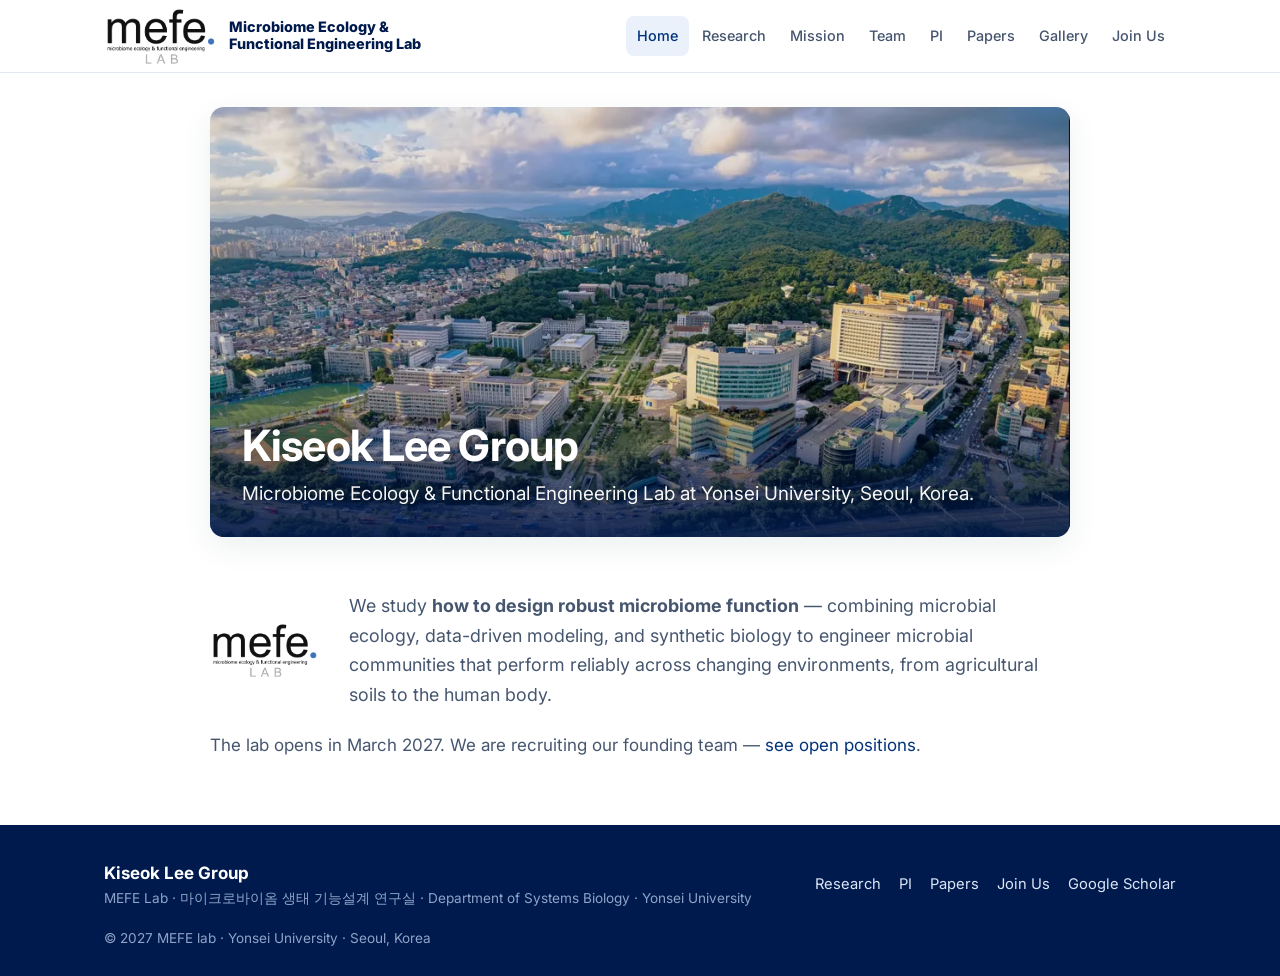
==== index.html @ 082e6402 "Add files via upload" ====
<!DOCTYPE html>
<html lang="en">
<head>
  <meta charset="UTF-8" />
  <meta name="viewport" content="width=device-width, initial-scale=1.0" />
  <title>Microbiome Ecology &amp; Functional Engineering Lab — Yonsei University</title>
  <meta name="description" content="Microbiome Ecology & Functional Engineering Lab at Yonsei University, Department of Systems Biology (PI: Kiseok Lee)." />
  <link rel="preconnect" href="https://fonts.googleapis.com" />
  <link rel="preconnect" href="https://fonts.gstatic.com" crossorigin />
  <link href="https://fonts.googleapis.com/css2?family=Inter:wght@400;500;600;700;800&display=swap" rel="stylesheet" />
  <link rel="stylesheet" href="assets/styles.css" />
</head>
<body>

  <header class="site-header">
    <div class="container nav">
      <div class="brand">
        <a href="index.html" style="display:flex;align-items:center;gap:12px;text-decoration:none;">
          <img src="assets/MEFE_logo_260628ver2-01.png" alt="Microbiome Ecology & Functional Engineering Lab" class="logo-img" onerror="this.replaceWith(Object.assign(document.createElement('span'),{className:'logo',textContent:'MEFE'}))" />
          <span class="brand-name" style="color:var(--teal-900);font-weight:800;font-size:0.9rem;line-height:1.15;max-width:230px;">Microbiome Ecology &amp; Functional Engineering Lab</span>
        </a>
      </div>
      <nav class="nav-links">
        <a href="index.html" class="active">Home</a>
        <a href="research.html">Research</a>
        <a href="mission.html">Mission</a>
        <a href="team.html">Team</a>
        <a href="pi.html">PI</a>
        <a href="papers.html">Papers</a>
        <a href="gallery.html">Gallery</a>
        <a href="join.html">Join Us</a>
      </nav>
      <button class="nav-toggle" aria-label="Menu"><span></span><span></span><span></span></button>
    </div>
  </header>

  <!-- Hero: campus image with title overlaid inside (Jin-style) -->
  <section class="home-hero">
    <div class="container">
      <div class="home-wrap">
        <figure class="hero-figure">
          <img src="assets/hero.jpg" alt="Yonsei University campus"
               onerror="this.onerror=null;this.src='https://www.yonsei.ac.kr/sites/en_sc/images/sub/img-s-cam1.jpg';" />
          <figcaption class="caption">
            <h1>Kiseok Lee Group</h1>
            <p>Microbiome Ecology &amp; Functional Engineering Lab at Yonsei University, Seoul, Korea.</p>
          </figcaption>
        </figure>
      </div>
    </div>
  </section>

  <!-- Intro: logo (left) + text (right) -->
  <section>
    <div class="container">
      <div class="home-wrap">
        <div class="intro-row">
          <img class="home-logo" src="assets/MEFE_logo_260628ver2-01.png" alt="MEFE lab logo"
               onerror="this.style.display='none';" />
          <div class="intro-text">
            <p class="lead-text" style="margin-bottom:0;">
              We study <strong>how to design robust microbiome function</strong> — combining microbial
              ecology, data-driven modeling, and synthetic biology to engineer microbial communities that
              perform reliably across changing environments, from agricultural soils to the human body.
            </p>
          </div>
        </div>
        <p style="color:var(--slate);margin-top:22px;">
          The lab opens in March 2027. We are recruiting our founding team —
          <a href="join.html">see open positions</a>.
        </p>
      </div>
    </div>
  </section>

  <footer class="site-footer">
    <div class="container footer-inner">
      <div>
        <div class="f-name">Kiseok Lee Group</div>
        <div class="f-sub">MEFE Lab · 마이크로바이옴 생태 기능설계 연구실 · Department of Systems Biology · Yonsei University</div>
      </div>
      <nav class="footer-links">
        <a href="research.html">Research</a>
        <a href="pi.html">PI</a>
        <a href="papers.html">Papers</a>
        <a href="join.html">Join Us</a>
        <a href="https://scholar.google.com/citations?user=UcMtC88AAAAJ&amp;hl=en" target="_blank" rel="noopener">Google Scholar</a>
      </nav>
    </div>
    <div class="container" style="margin-top:18px;color:#8fa3c8;font-size:0.85rem;">© 2027 MEFE lab · Yonsei University · Seoul, Korea</div>
  </footer>

  <script src="assets/nav.js"></script>
</body>
</html>
---- assets/styles.css ----
/* =========================================================
   MEFE Lab — Microbial Ecology & Functional Engineering
   Shared stylesheet
   ========================================================= */

:root {
  /* Yonsei University blue palette */
  --teal-900: #001a4d;  /* deep navy */
  --teal-700: #00337a;  /* Yonsei blue */
  --teal-500: #1d5ba6;  /* mid blue */
  --teal-300: #6e9fd4;  /* light blue */
  --teal-050: #eaf1fb;  /* pale blue tint */
  --amber:    #d98a1f;
  --ink:      #15243d;
  --slate:    #46566f;
  --muted:    #7a89a0;
  --line:     #e3e9f2;
  --bg:       #ffffff;
  --bg-soft:  #f5f8fd;
  --max:      1120px;
  --radius:   14px;
  --shadow:   0 10px 30px rgba(10, 61, 58, 0.08);
  --font: "Inter", -apple-system, BlinkMacSystemFont, "Segoe UI", Roboto, "Helvetica Neue", Arial, sans-serif;
}

* { box-sizing: border-box; }

html { scroll-behavior: smooth; }

body {
  margin: 0;
  font-family: var(--font);
  color: var(--ink);
  background: var(--bg);
  line-height: 1.65;
  font-size: 17px;
  -webkit-font-smoothing: antialiased;
}

h1, h2, h3, h4 { color: var(--teal-900); line-height: 1.2; font-weight: 700; }
h1 { font-size: clamp(2rem, 4vw, 3rem); letter-spacing: -0.02em; }
h2 { font-size: clamp(1.5rem, 2.6vw, 2.1rem); letter-spacing: -0.01em; margin-top: 0; }
h3 { font-size: 1.2rem; }

a { color: var(--teal-700); text-decoration: none; }
a:hover { color: var(--teal-500); text-decoration: underline; }

p { margin: 0 0 1.1rem; }

.container { max-width: var(--max); margin: 0 auto; padding: 0 24px; }

/* ---------- Header / Nav ---------- */
.site-header {
  position: sticky; top: 0; z-index: 50;
  background: rgba(255,255,255,0.92);
  backdrop-filter: saturate(150%) blur(8px);
  border-bottom: 1px solid var(--line);
}
.nav {
  display: flex; align-items: center; justify-content: space-between;
  height: 72px;
}
.brand { display: flex; align-items: center; gap: 12px; }
.brand a { text-decoration: none; }
.brand .logo {
  width: 42px; height: 42px; border-radius: 10px; flex: none;
  background: linear-gradient(135deg, var(--teal-700), var(--teal-300));
  display: grid; place-items: center; color: #fff; font-weight: 800; font-size: 1rem;
  letter-spacing: 0.5px;
}
.brand .logo-img { height: 60px; width: auto; max-width: 210px; border-radius: 8px; object-fit: contain; flex: none; display: block; }
.brand .brand-text { line-height: 1.15; }
.brand .brand-name { font-weight: 800; color: var(--teal-900); font-size: 1.02rem; }
.brand .brand-sub { font-size: 0.74rem; color: var(--muted); letter-spacing: 0.02em; }

.nav-links { display: flex; gap: 2px; align-items: center; }
.nav-links a {
  padding: 8px 11px; border-radius: 8px; color: var(--slate);
  font-weight: 500; font-size: 0.9rem; text-decoration: none; white-space: nowrap;
}
.nav-links a:hover { background: var(--teal-050); color: var(--teal-700); }
.nav-links a.active { color: var(--teal-700); background: var(--teal-050); }

.nav-toggle { display: none; background: none; border: 0; cursor: pointer; padding: 8px; }
.nav-toggle span { display: block; width: 24px; height: 2px; background: var(--teal-900); margin: 5px 0; transition: 0.2s; }

/* ---------- Hero ---------- */
.hero {
  position: relative; overflow: hidden;
  background:
    radial-gradient(900px 500px at 85% -10%, rgba(110,159,212,0.30), transparent 60%),
    radial-gradient(700px 500px at 0% 110%, rgba(0,51,122,0.12), transparent 55%),
    var(--bg-soft);
  border-bottom: 1px solid var(--line);
}
.hero .container { padding-top: 90px; padding-bottom: 90px; }
.hero .eyebrow {
  display: inline-block; font-size: 0.8rem; font-weight: 600; letter-spacing: 0.08em;
  text-transform: uppercase; color: var(--teal-500); margin-bottom: 18px;
}
.hero h1 { max-width: 18ch; }
.hero .lead { font-size: 1.2rem; color: var(--slate); max-width: 60ch; margin-top: 18px; }
.hero .lead em { color: var(--teal-700); font-style: italic; }

/* decorative cells */
.cells { position: absolute; inset: 0; pointer-events: none; opacity: 0.5; }
.cells span {
  position: absolute; border-radius: 50%;
  border: 1.5px solid var(--teal-300);
}
.cells span::after {
  content:""; position:absolute; inset: 28%; border-radius:50%;
  background: var(--teal-300); opacity: 0.35;
}

/* ---------- Home hero (title overlaid inside the image, Jin-style) ---------- */
.home-hero { padding: 34px 0 6px; background: var(--bg); }
.home-wrap { max-width: 860px; margin: 0 auto; }   /* shared column so hero + text align */
.hero-figure { position: relative; border-radius: var(--radius); overflow: hidden; box-shadow: var(--shadow); margin: 0; }
.hero-figure img { width: 100%; height: clamp(280px, 40vw, 430px); object-fit: cover; display: block; }
.hero-figure .caption {
  position: absolute; left: 0; right: 0; bottom: 0; padding: 28px 32px; text-align: left;
  background: linear-gradient(to top, rgba(0,26,77,0.88), rgba(0,26,77,0.32) 58%, transparent);
  color: #fff;
}
.hero-figure .caption h1 { color: #fff; font-size: clamp(1.7rem, 3.6vw, 2.7rem); margin: 0 0 6px; letter-spacing: -0.02em; text-shadow: 0 2px 14px rgba(0,0,0,0.4); }
.hero-figure .caption p { color: rgba(255,255,255,0.96); font-size: clamp(0.98rem, 1.6vw, 1.18rem); margin: 0; text-shadow: 0 1px 8px rgba(0,0,0,0.45); }
.home-logo { height: 58px; width: auto; display: block; margin: 22px 0 0; }

/* ---------- Compact page header (inner pages) ---------- */
.page-head { padding: 52px 0 18px; }
.page-head h1 { margin: 0 0 8px; }
.page-head .sub { margin: 0; color: var(--slate); font-size: 1.08rem; max-width: 64ch; }

/* ---------- Sections ---------- */
section { padding: 48px 0; }
.section-soft { background: var(--bg); }   /* single white background, no alternating tint */
.section-head { max-width: 70ch; margin-bottom: 24px; }
.section-head .eyebrow {
  display:block; font-size: 0.8rem; font-weight: 700; letter-spacing: 0.08em;
  text-transform: uppercase; color: var(--teal-500); margin-bottom: 10px;
}
.lead-text { font-size: 1.12rem; color: var(--slate); }

/* ---------- Buttons ---------- */
.btn {
  display: inline-block; padding: 12px 22px; border-radius: 10px;
  font-weight: 600; font-size: 0.98rem; text-decoration: none; cursor: pointer;
  transition: transform 0.12s ease, box-shadow 0.2s ease;
}
.btn-primary { background: var(--teal-700); color: #fff; }
.btn-primary:hover { background: var(--teal-900); color:#fff; text-decoration: none; transform: translateY(-1px); box-shadow: var(--shadow); }
.btn-ghost { border: 1.5px solid var(--teal-300); color: var(--teal-700); background: transparent; }
.btn-ghost:hover { background: var(--teal-050); text-decoration:none; }
.btn-row { display: flex; gap: 14px; flex-wrap: wrap; margin-top: 28px; }

/* ---------- Cards / grids ---------- */
.grid { display: grid; gap: 24px; }
.grid-3 { grid-template-columns: repeat(3, 1fr); }
.grid-2 { grid-template-columns: repeat(2, 1fr); }

.card {
  background: var(--bg); border: 1px solid var(--line); border-radius: var(--radius);
  padding: 28px; transition: transform 0.15s ease, box-shadow 0.2s ease;
}
.card:hover { transform: translateY(-3px); box-shadow: var(--shadow); }
.card .num {
  display: inline-grid; place-items: center; width: 38px; height: 38px; border-radius: 10px;
  background: var(--teal-050); color: var(--teal-700); font-weight: 800; margin-bottom: 14px;
}
.card h3 { margin: 0 0 8px; }
.card p { color: var(--slate); margin: 0; font-size: 0.98rem; }

/* approach steps */
.steps { counter-reset: step; }
.step {
  display: grid; grid-template-columns: 56px 1fr; gap: 20px; align-items: start;
  padding: 22px 0; border-bottom: 1px dashed var(--line);
}
.step:last-child { border-bottom: 0; }
.step .badge {
  width: 48px; height: 48px; border-radius: 12px; background: var(--teal-700); color:#fff;
  display:grid; place-items:center; font-weight:800; font-size:1.1rem;
}
.step h3 { margin: 4px 0 6px; }
.step p { margin: 0; color: var(--slate); }

/* feature split */
.split { display:grid; grid-template-columns: 1fr 1fr; gap: 48px; align-items:center; }
.split .visual {
  aspect-ratio: 4/3; border-radius: var(--radius); border:1px solid var(--line);
  background: linear-gradient(135deg, var(--teal-050), #fff);
  display:grid; place-items:center; overflow:hidden;
}

/* stats */
.stats { display:flex; gap: 40px; flex-wrap: wrap; margin-top: 10px; }
.stat .n { font-size: 2rem; font-weight: 800; color: var(--teal-700); }
.stat .l { font-size: 0.9rem; color: var(--muted); }

/* tags */
.tags { display:flex; flex-wrap:wrap; gap:8px; margin-top: 14px; }
.tag {
  font-size: 0.82rem; padding: 5px 12px; border-radius: 999px;
  background: var(--teal-050); color: var(--teal-700); font-weight: 500;
}

/* ---------- News list ---------- */
.news { display:grid; gap: 4px; }
.news-item {
  display:grid; grid-template-columns: 130px 1fr; gap: 18px;
  padding: 16px 0; border-bottom: 1px solid var(--line);
}
.news-item .date { color: var(--teal-500); font-weight: 600; font-size: 0.9rem; }
.news-item p { margin: 0; color: var(--slate); }

/* ---------- Publications ---------- */
.pub-filter { display:flex; gap:10px; flex-wrap:wrap; margin-bottom: 28px; }
.pub {
  padding: 22px 0; border-bottom: 1px solid var(--line);
  display:grid; grid-template-columns: 64px 1fr; gap: 20px;
}
.pub .year {
  font-weight: 800; color: var(--teal-700); font-size: 0.95rem;
}
.pub .title { font-weight: 600; color: var(--ink); }
.pub .authors { color: var(--slate); font-size: 0.95rem; margin: 4px 0; }
.pub .authors .me { color: var(--teal-700); font-weight: 700; }
.pub .venue { color: var(--muted); font-size: 0.92rem; font-style: italic; }
.pub .meta { display:flex; gap: 10px; flex-wrap:wrap; margin-top: 8px; }
.pub .chip {
  font-size: 0.78rem; padding: 3px 10px; border-radius: 6px;
  background: var(--bg-soft); border:1px solid var(--line); color: var(--slate);
}
.pub .chip.hot { background: #fff7ec; border-color:#f3dcb3; color: var(--amber); font-weight:600; }

/* ---------- People ---------- */
.profile { display:grid; grid-template-columns: 140px 1fr; gap: 40px; align-items:start; }
.avatar {
  width: 100%; aspect-ratio: 3 / 4; border-radius: 50%; overflow:hidden;
  object-fit: cover; object-position: center top;
  background: linear-gradient(135deg, var(--teal-500), var(--teal-300));
  display:grid; place-items:center; color:#fff; font-size: 3.4rem; font-weight: 800;
}
.role { color: var(--teal-500); font-weight:600; margin: 2px 0 16px; }
.cv-list { list-style:none; padding:0; margin: 0; }
.cv-list li { padding: 8px 0; border-bottom:1px solid var(--line); color: var(--slate); }
.cv-list li b { color: var(--ink); }

.open-roles { display:grid; gap: 18px; }
.role-card {
  border:1px solid var(--line); border-left: 4px solid var(--teal-500);
  border-radius: 10px; padding: 22px 26px;
}
.role-card h3 { margin: 0 0 6px; }
.role-card p { margin: 0; color: var(--slate); }

/* contact */
.contact-grid { display:grid; grid-template-columns: 1.2fr 1fr; gap: 48px; }
.info-row { display:flex; gap:14px; padding: 14px 0; border-bottom:1px solid var(--line); }
.info-row .k { width: 110px; color: var(--muted); font-size: 0.9rem; flex:none; }
.info-row .v { color: var(--ink); }
.map-box {
  border-radius: var(--radius); border:1px solid var(--line); overflow:hidden;
  background: var(--bg-soft); min-height: 280px; display:grid; place-items:center; color: var(--muted);
}

/* callout */
.callout {
  background: var(--teal-900); color: #dde8f7; border-radius: var(--radius);
  padding: 44px; position: relative; overflow:hidden;
}
.callout h2 { color: #fff; }
.callout p { color: #c6d6ee; }
.callout .btn-primary { background:#fff; color: var(--teal-900); }
.callout .btn-primary:hover { background: var(--teal-050); }

/* ---------- Slim footer ---------- */
.footer-inner {
  display: flex; justify-content: space-between; align-items: center; gap: 20px; flex-wrap: wrap;
}
.footer-inner .f-name { font-weight: 700; color: #fff; }
.footer-inner .f-sub { color: #8fa3c8; font-size: 0.85rem; }
.footer-links { display: flex; gap: 18px; flex-wrap: wrap; }
.footer-links a { color: #dbe6f7; font-size: 0.92rem; }

/* ---------- Footer (legacy grid, kept for any page still using it) ---------- */
.site-footer {
  background: var(--teal-900); color: #b9c8e2; padding: 34px 0 26px; margin-top: 0;
}
.site-footer a { color: #dbe6f7; }
.footer-grid { display:grid; grid-template-columns: 2fr 1fr 1fr; gap: 40px; }
.footer-brand .logo {
  width: 40px; height:40px; border-radius:10px; display:grid; place-items:center;
  background: linear-gradient(135deg, var(--teal-500), var(--teal-300)); color:#fff; font-weight:800;
}
.footer-grid h4 { color:#fff; font-size: 0.95rem; margin: 0 0 12px; }
.footer-grid ul { list-style:none; padding:0; margin:0; }
.footer-grid li { padding: 4px 0; }
.footer-bottom {
  border-top: 1px solid rgba(255,255,255,0.12); margin-top: 36px; padding-top: 20px;
  font-size: 0.85rem; color: #8fa3c8; display:flex; justify-content:space-between; flex-wrap:wrap; gap:10px;
}

/* ---------- Responsive ---------- */
@media (max-width: 1000px) {
  .grid-3 { grid-template-columns: 1fr; }
  .grid-2 { grid-template-columns: 1fr; }
  .split { grid-template-columns: 1fr; gap: 28px; }
  .profile { grid-template-columns: 1fr; }
  .avatar { max-width: 220px; }
  .contact-grid { grid-template-columns: 1fr; }
  .footer-grid { grid-template-columns: 1fr; gap: 28px; }
  .nav-links {
    position: absolute; top: 72px; left: 0; right: 0; flex-direction: column;
    background: #fff; border-bottom: 1px solid var(--line); padding: 12px; gap: 2px;
    display: none;
  }
  .nav-links.open { display: flex; }
  .nav-links a { padding: 12px; border-radius: 8px; }
  .nav-toggle { display: block; }
}
@media (max-width: 560px) {
  body { font-size: 16px; }
  .pub { grid-template-columns: 1fr; gap: 6px; }
  .news-item { grid-template-columns: 1fr; gap: 2px; }
  .info-row { flex-direction: column; gap: 2px; }
  .info-row .k { width: auto; }
}

/* ---------- Home intro: logo left, text right ---------- */
.intro-row { display: flex; gap: 30px; align-items: center; }
.intro-row .home-logo { margin: 0; flex: none; }
.intro-row .intro-text { margin: 0; }
@media (max-width: 600px){ .intro-row { flex-direction: column; align-items: flex-start; gap: 16px; } }

/* ---------- Image placeholder (dashed) ---------- */
.img-placeholder {
  border: 2px dashed var(--teal-300); border-radius: var(--radius); background: var(--bg-soft);
  color: var(--muted); padding: 52px 20px; text-align: center; font-size: 0.92rem;
}

/* ---------- Featured publication card ---------- */
.pub-feature {
  display: grid; grid-template-columns: 200px 1fr; gap: 24px; align-items: start;
  border: 1px solid var(--line); border-radius: var(--radius); padding: 20px; margin-bottom: 18px;
}
.pub-feature .thumb { width: 100%; aspect-ratio: 4/3; object-fit: cover; border-radius: 10px; display: block; }
.pub-feature .thumb-ph {
  width: 100%; aspect-ratio: 4/3; border: 2px dashed var(--teal-300); border-radius: 10px;
  background: var(--bg-soft); color: var(--muted); display: grid; place-items: center; text-align: center; font-size: 0.78rem; padding: 10px;
}
.pub-feature .cite { font-weight: 600; color: var(--ink); margin: 0 0 6px; }
.pub-feature .cite .me { color: var(--teal-700); }
.pub-feature .desc { color: var(--slate); font-size: 0.95rem; margin: 6px 0 0; }
@media (max-width: 640px){ .pub-feature { grid-template-columns: 1fr; } }

/* ---------- Full publication list ---------- */
.pub-list { max-width: 840px; }
.pub-list .item { padding: 14px 0; border-bottom: 1px solid var(--line); color: var(--slate); font-size: 0.96rem; line-height: 1.55; }
.pub-list .item b { color: var(--ink); }
.pub-list .item .me { color: var(--teal-700); font-weight: 700; }

/* ---------- Gallery: yearly, one photo at a time ---------- */
.gal-year { margin: 36px 0 16px; padding-bottom: 6px; border-bottom: 2px solid var(--teal-050); color: var(--teal-700); }
.gal-photo { width: 100%; border-radius: var(--radius); box-shadow: var(--shadow); display: block; margin: 0 0 20px; }
.gal-ph {
  width: 100%; aspect-ratio: 3/2; border: 2px dashed var(--teal-300); border-radius: var(--radius);
  background: var(--bg-soft); color: var(--muted); display: grid; place-items: center; text-align: center; padding: 16px; margin: 0 0 20px; font-size: 0.9rem;
}
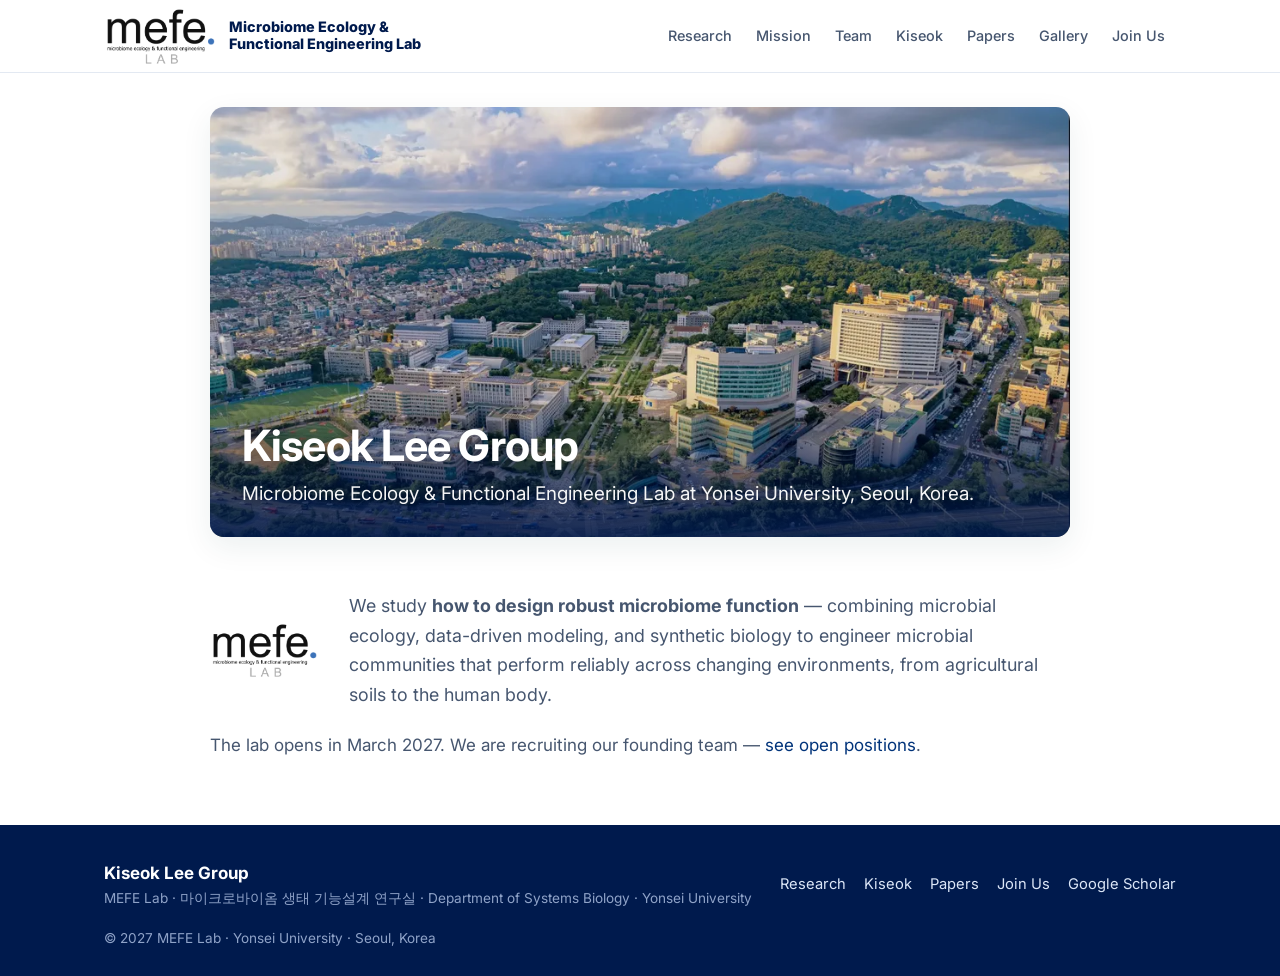
==== commit 5fcc22de: "Add files via upload" ====
--- a/index.html
+++ b/index.html
@@ -21,11 +21,10 @@
         </a>
       </div>
       <nav class="nav-links">
-        <a href="index.html" class="active">Home</a>
         <a href="research.html">Research</a>
         <a href="mission.html">Mission</a>
         <a href="team.html">Team</a>
-        <a href="pi.html">PI</a>
+        <a href="pi.html">Kiseok</a>
         <a href="papers.html">Papers</a>
         <a href="gallery.html">Gallery</a>
         <a href="join.html">Join Us</a>
@@ -81,13 +80,13 @@
       </div>
       <nav class="footer-links">
         <a href="research.html">Research</a>
-        <a href="pi.html">PI</a>
+        <a href="pi.html">Kiseok</a>
         <a href="papers.html">Papers</a>
         <a href="join.html">Join Us</a>
         <a href="https://scholar.google.com/citations?user=UcMtC88AAAAJ&amp;hl=en" target="_blank" rel="noopener">Google Scholar</a>
       </nav>
     </div>
-    <div class="container" style="margin-top:18px;color:#8fa3c8;font-size:0.85rem;">© 2027 MEFE lab · Yonsei University · Seoul, Korea</div>
+    <div class="container" style="margin-top:18px;color:#8fa3c8;font-size:0.85rem;">© 2027 MEFE Lab · Yonsei University · Seoul, Korea</div>
   </footer>
 
   <script src="assets/nav.js"></script>
--- a/assets/styles.css
+++ b/assets/styles.css
@@ -235,9 +235,9 @@
 .pub .chip.hot { background: #fff7ec; border-color:#f3dcb3; color: var(--amber); font-weight:600; }
 
 /* ---------- People ---------- */
-.profile { display:grid; grid-template-columns: 140px 1fr; gap: 40px; align-items:start; }
+.profile { display:grid; grid-template-columns: 190px 1fr; gap: 40px; align-items:start; }
 .avatar {
-  width: 100%; aspect-ratio: 3 / 4; border-radius: 50%; overflow:hidden;
+  width: 100%; aspect-ratio: 3 / 4; border-radius: var(--radius); overflow:hidden;
   object-fit: cover; object-position: center top;
   background: linear-gradient(135deg, var(--teal-500), var(--teal-300));
   display:grid; place-items:center; color:#fff; font-size: 3.4rem; font-weight: 800;
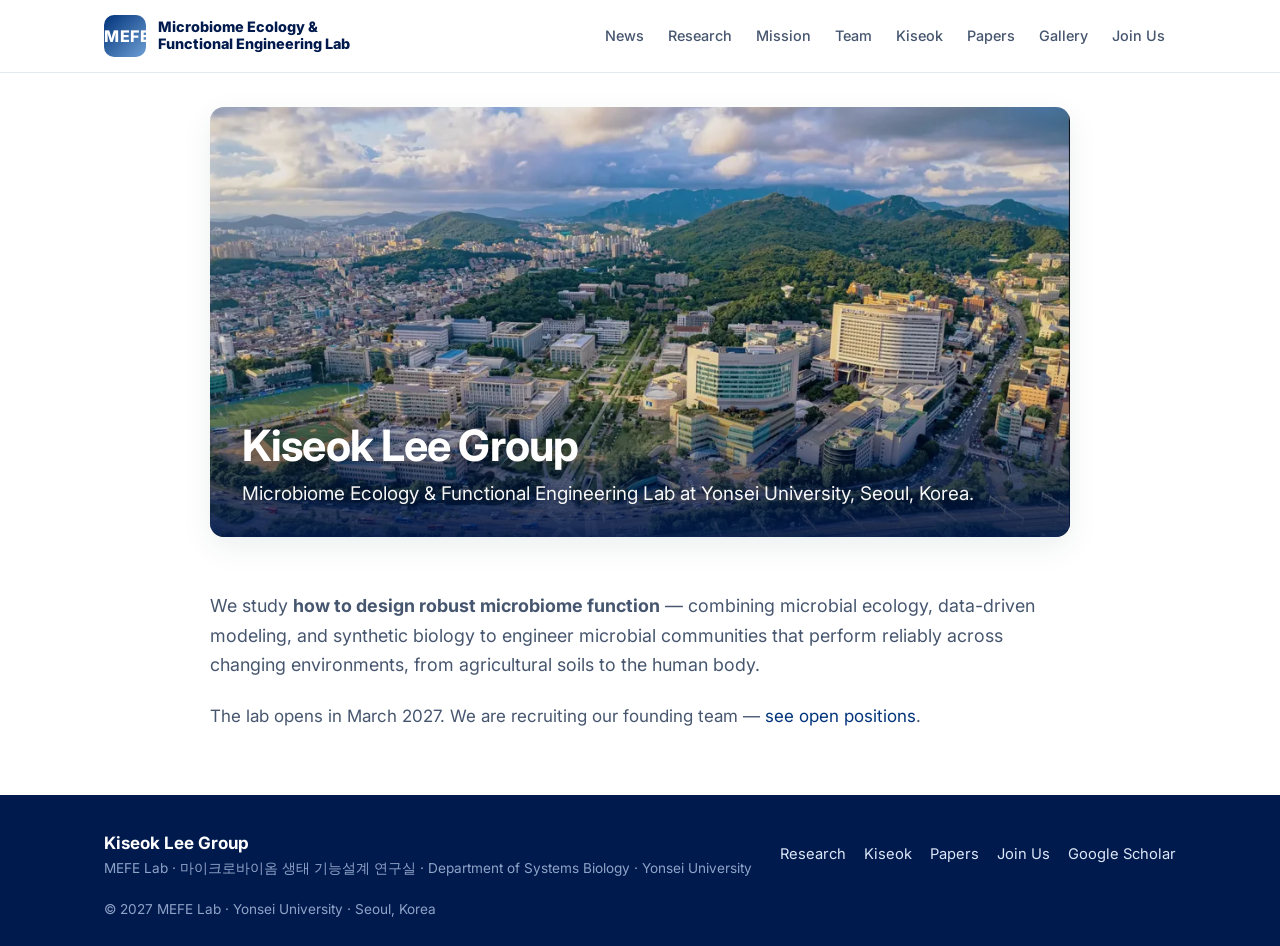
==== commit 17b32840: "Add files via upload" ====
--- a/index.html
+++ b/index.html
@@ -16,11 +16,12 @@
     <div class="container nav">
       <div class="brand">
         <a href="index.html" style="display:flex;align-items:center;gap:12px;text-decoration:none;">
-          <img src="assets/MEFE_logo_260628ver2-01.png" alt="Microbiome Ecology & Functional Engineering Lab" class="logo-img" onerror="this.replaceWith(Object.assign(document.createElement('span'),{className:'logo',textContent:'MEFE'}))" />
+          <img src="assets/Mefe_lab_duck_260815ver5.png" alt="Microbiome Ecology & Functional Engineering Lab" class="logo-img" onerror="this.replaceWith(Object.assign(document.createElement('span'),{className:'logo',textContent:'MEFE'}))" />
           <span class="brand-name" style="color:var(--teal-900);font-weight:800;font-size:0.9rem;line-height:1.15;max-width:230px;">Microbiome Ecology &amp; Functional Engineering Lab</span>
         </a>
       </div>
       <nav class="nav-links">
+        <a href="news.html">News</a>
         <a href="research.html">Research</a>
         <a href="mission.html">Mission</a>
         <a href="team.html">Team</a>
@@ -54,7 +55,7 @@
     <div class="container">
       <div class="home-wrap">
         <div class="intro-row">
-          <img class="home-logo" src="assets/MEFE_logo_260628ver2-01.png" alt="MEFE lab logo"
+          <img class="home-logo" src="assets/Mefe_lab_duck_260815ver5.png" alt="MEFE lab logo"
                onerror="this.style.display='none';" />
           <div class="intro-text">
             <p class="lead-text" style="margin-bottom:0;">
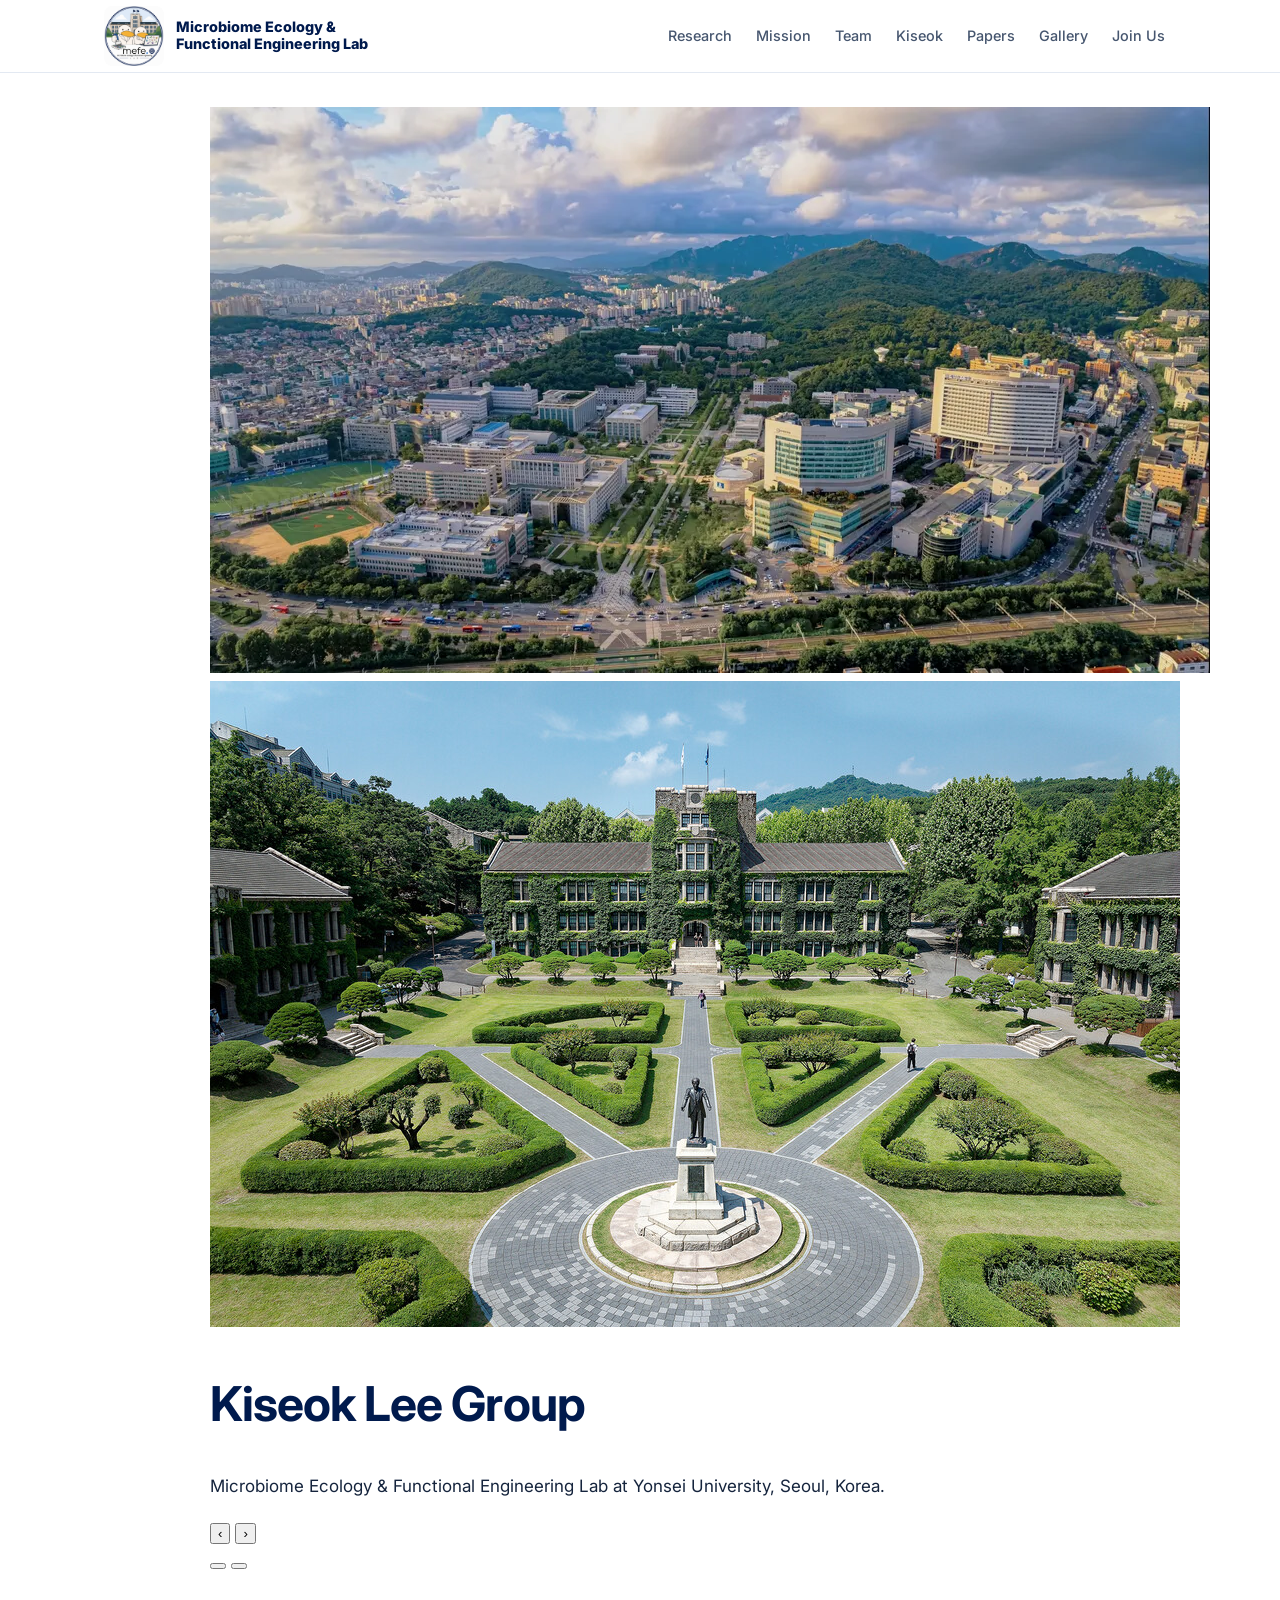
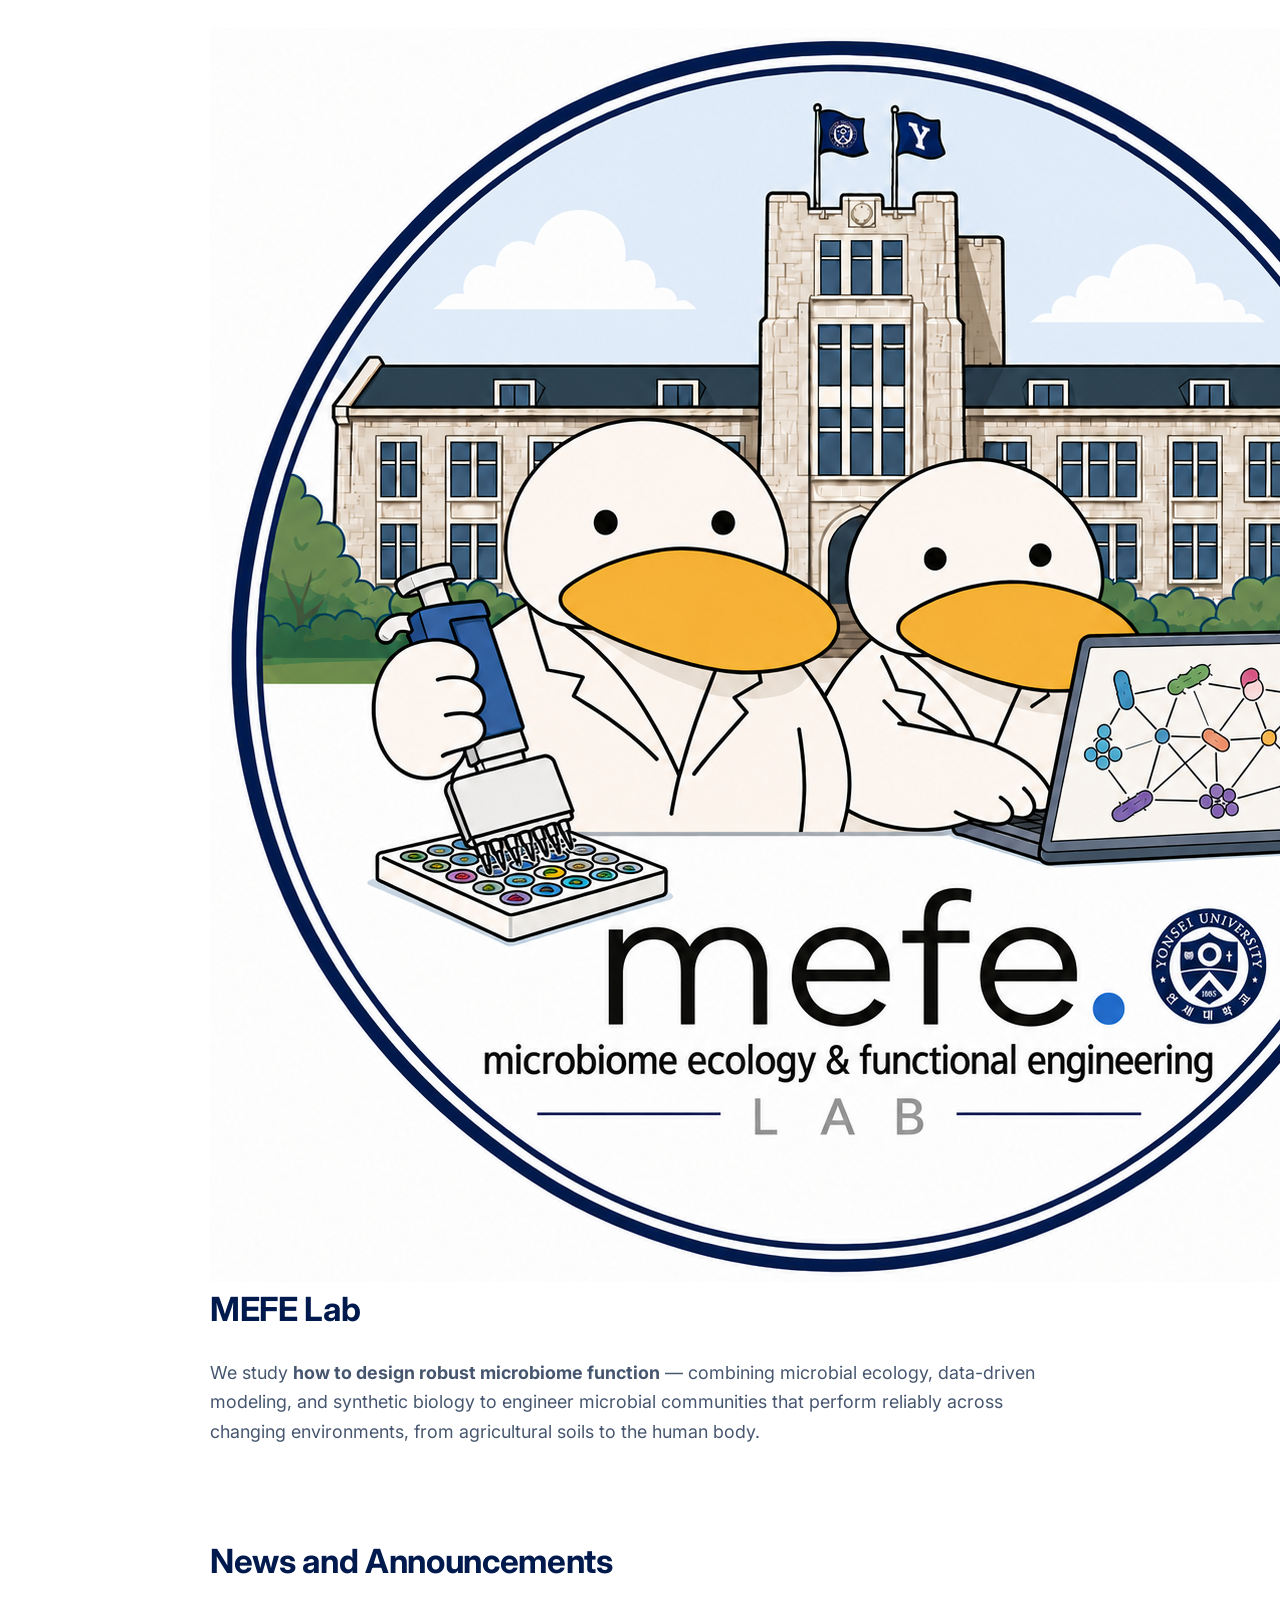
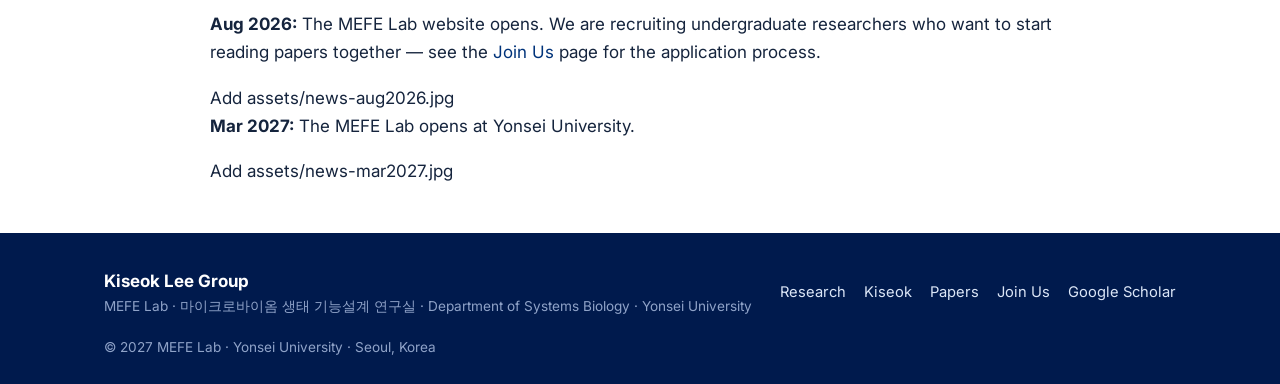
==== commit 87e5adcb: "Add files via upload" ====
--- a/index.html
+++ b/index.html
@@ -21,7 +21,6 @@
         </a>
       </div>
       <nav class="nav-links">
-        <a href="news.html">News</a>
         <a href="research.html">Research</a>
         <a href="mission.html">Mission</a>
         <a href="team.html">Team</a>
@@ -34,41 +33,73 @@
     </div>
   </header>
 
-  <!-- Hero: campus image with title overlaid inside (Jin-style) -->
+  <!-- Carousel hero: rotating images with the group name overlaid -->
   <section class="home-hero">
     <div class="container">
       <div class="home-wrap">
-        <figure class="hero-figure">
-          <img src="assets/hero.jpg" alt="Yonsei University campus"
-               onerror="this.onerror=null;this.src='https://www.yonsei.ac.kr/sites/en_sc/images/sub/img-s-cam1.jpg';" />
-          <figcaption class="caption">
-            <h1>Kiseok Lee Group</h1>
-            <p>Microbiome Ecology &amp; Functional Engineering Lab at Yonsei University, Seoul, Korea.</p>
-          </figcaption>
-        </figure>
+        <div class="carousel">
+          <div class="carousel-window">
+            <div class="carousel-track" id="carTrack">
+              <div class="carousel-slide">
+                <img class="car-img" src="assets/hero.jpg" alt="Yonsei University campus"
+                     onerror="this.onerror=null;this.src='https://www.yonsei.ac.kr/sites/en_sc/images/sub/img-s-cam1.jpg';" />
+              </div>
+              <div class="carousel-slide">
+                <img class="car-img" src="assets/home.jpg" alt=""
+                     onerror="this.replaceWith(Object.assign(document.createElement('div'),{className:'car-ph',textContent:'Add assets/home.jpg'}))" />
+              </div>
+            </div>
+            <div class="carousel-caption">
+              <h1>Kiseok Lee Group</h1>
+              <p>Microbiome Ecology &amp; Functional Engineering Lab at Yonsei University, Seoul, Korea.</p>
+            </div>
+          </div>
+          <button class="carousel-arrow carousel-prev" aria-label="Previous slide">&#8249;</button>
+          <button class="carousel-arrow carousel-next" aria-label="Next slide">&#8250;</button>
+          <div class="carousel-dots">
+            <button class="carousel-dot active" aria-label="Slide 1"></button>
+            <button class="carousel-dot" aria-label="Slide 2"></button>
+          </div>
+        </div>
       </div>
     </div>
   </section>
 
-  <!-- Intro: logo (left) + text (right) -->
+  <!-- MEFE Lab: big logo + title, then description -->
   <section>
     <div class="container">
       <div class="home-wrap">
-        <div class="intro-row">
-          <img class="home-logo" src="assets/Mefe_lab_duck_260815ver5.png" alt="MEFE lab logo"
+        <div class="mefe-intro">
+          <img class="mefe-logo" src="assets/Mefe_lab_duck_260815ver5.png" alt="MEFE Lab logo"
                onerror="this.style.display='none';" />
-          <div class="intro-text">
-            <p class="lead-text" style="margin-bottom:0;">
-              We study <strong>how to design robust microbiome function</strong> — combining microbial
-              ecology, data-driven modeling, and synthetic biology to engineer microbial communities that
-              perform reliably across changing environments, from agricultural soils to the human body.
-            </p>
+          <h2>MEFE Lab</h2>
+        </div>
+        <p class="lead-text" style="margin:0;">
+          We study <strong>how to design robust microbiome function</strong> — combining microbial
+          ecology, data-driven modeling, and synthetic biology to engineer microbial communities that
+          perform reliably across changing environments, from agricultural soils to the human body.
+        </p>
+      </div>
+    </div>
+  </section>
+
+  <!-- Static News and Announcements (end of home) -->
+  <section>
+    <div class="container">
+      <div class="home-wrap">
+        <h2>News and Announcements</h2>
+        <div class="news-grid">
+          <div class="news-card">
+            <p><b>Aug 2026:</b> The MEFE Lab website opens. We are recruiting undergraduate researchers who want to start reading papers together — see the <a href="join.html">Join Us</a> page for the application process.</p>
+            <img class="n-img" src="assets/news-aug2026.jpg" alt=""
+                 onerror="this.replaceWith(Object.assign(document.createElement('div'),{className:'n-ph',textContent:'Add assets/news-aug2026.jpg'}))" />
+          </div>
+          <div class="news-card">
+            <p><b>Mar 2027:</b> The MEFE Lab opens at Yonsei University.</p>
+            <img class="n-img" src="assets/news-mar2027.jpg" alt=""
+                 onerror="this.replaceWith(Object.assign(document.createElement('div'),{className:'n-ph',textContent:'Add assets/news-mar2027.jpg'}))" />
           </div>
         </div>
-        <p style="color:var(--slate);margin-top:22px;">
-          The lab opens in March 2027. We are recruiting our founding team —
-          <a href="join.html">see open positions</a>.
-        </p>
       </div>
     </div>
   </section>
@@ -90,6 +121,28 @@
     <div class="container" style="margin-top:18px;color:#8fa3c8;font-size:0.85rem;">© 2027 MEFE Lab · Yonsei University · Seoul, Korea</div>
   </footer>
 
+  <script>
+    (function () {
+      var track = document.getElementById('carTrack');
+      if (!track) return;
+      var count = track.children.length;
+      var dots = document.querySelectorAll('.carousel-dot');
+      var i = 0, timer;
+      function go(k) {
+        i = (k + count) % count;
+        track.style.transform = 'translateX(' + (-i * 100) + '%)';
+        for (var d = 0; d < dots.length; d++) dots[d].classList.toggle('active', d === i);
+      }
+      function start() { clearInterval(timer); timer = setInterval(function () { go(i + 1); }, 5000); }
+      for (var d = 0; d < dots.length; d++) {
+        (function (idx) { dots[idx].addEventListener('click', function () { go(idx); start(); }); })(d);
+      }
+      var prev = document.querySelector('.carousel-prev'), next = document.querySelector('.carousel-next');
+      if (prev) prev.addEventListener('click', function () { go(i - 1); start(); });
+      if (next) next.addEventListener('click', function () { go(i + 1); start(); });
+      go(0); start();
+    })();
+  </script>
   <script src="assets/nav.js"></script>
 </body>
 </html>
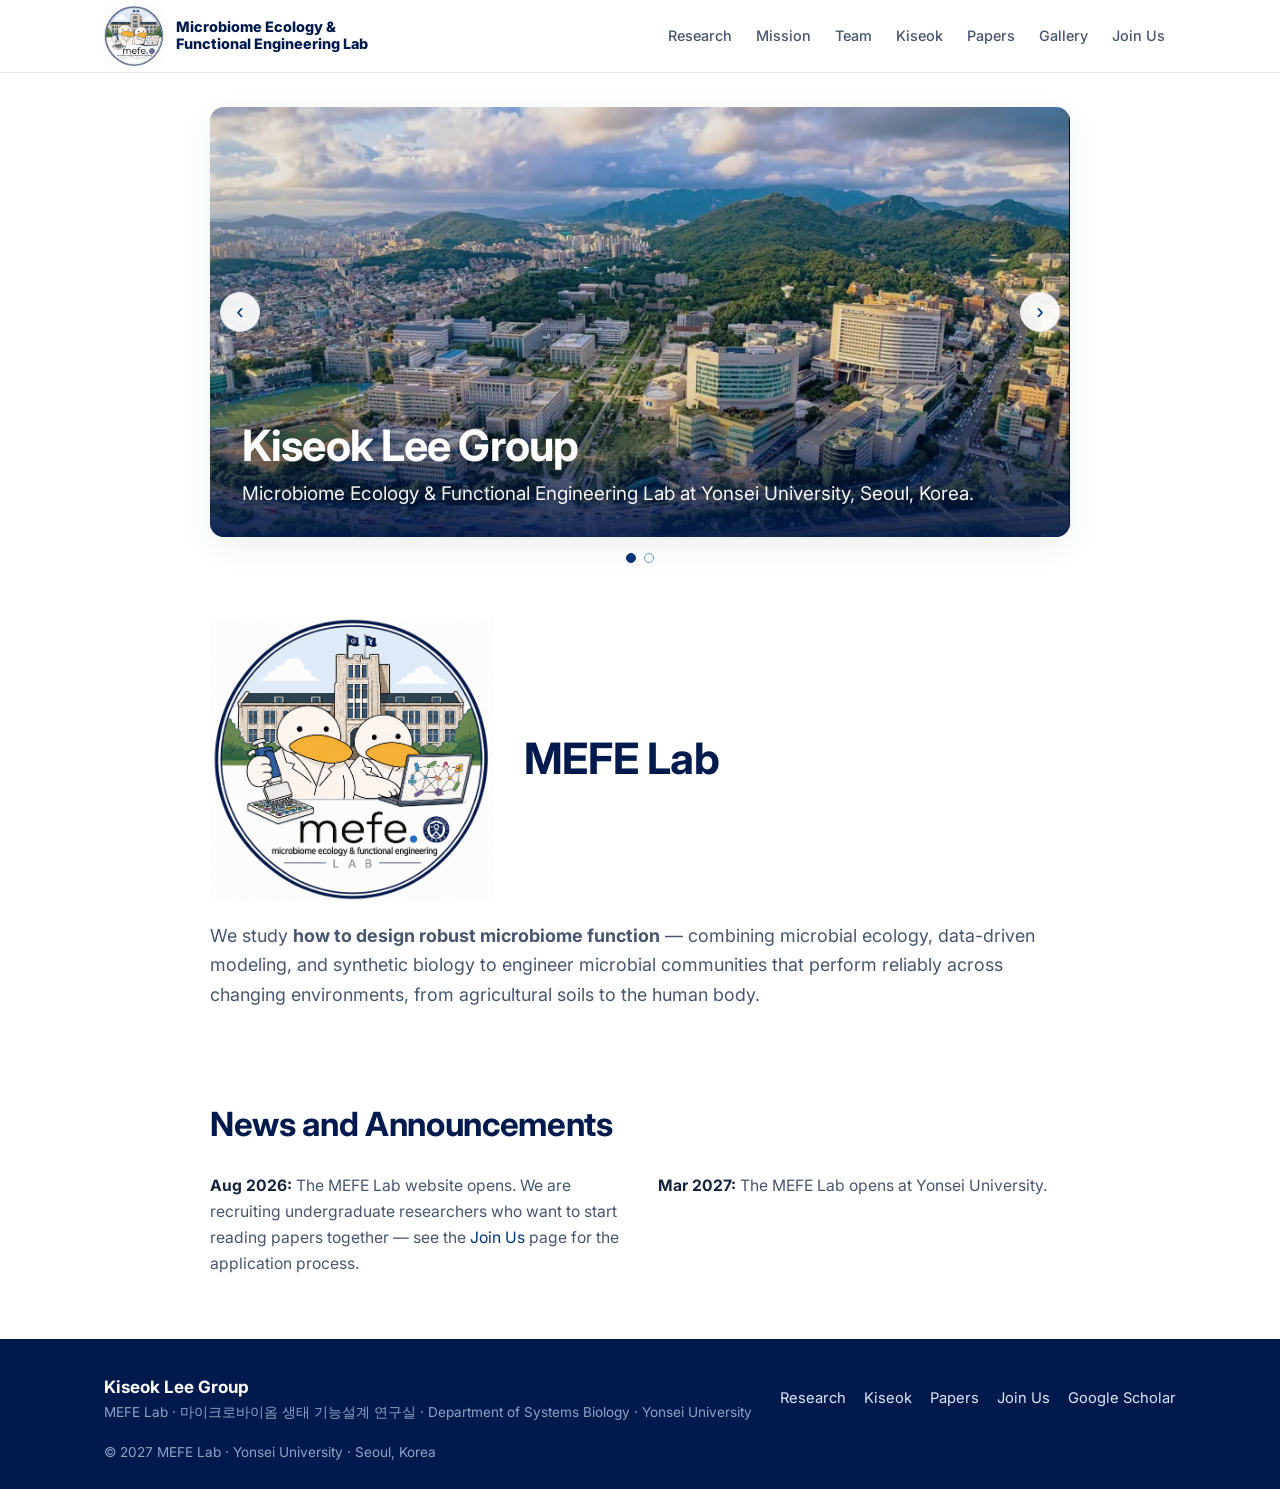
==== commit 5e4f4009: "Add files via upload" ====
--- a/index.html
+++ b/index.html
@@ -91,13 +91,9 @@
         <div class="news-grid">
           <div class="news-card">
             <p><b>Aug 2026:</b> The MEFE Lab website opens. We are recruiting undergraduate researchers who want to start reading papers together — see the <a href="join.html">Join Us</a> page for the application process.</p>
-            <img class="n-img" src="assets/news-aug2026.jpg" alt=""
-                 onerror="this.replaceWith(Object.assign(document.createElement('div'),{className:'n-ph',textContent:'Add assets/news-aug2026.jpg'}))" />
           </div>
           <div class="news-card">
             <p><b>Mar 2027:</b> The MEFE Lab opens at Yonsei University.</p>
-            <img class="n-img" src="assets/news-mar2027.jpg" alt=""
-                 onerror="this.replaceWith(Object.assign(document.createElement('div'),{className:'n-ph',textContent:'Add assets/news-mar2027.jpg'}))" />
           </div>
         </div>
       </div>
--- a/assets/styles.css
+++ b/assets/styles.css
@@ -127,6 +127,58 @@
 .hero-figure .caption p { color: rgba(255,255,255,0.96); font-size: clamp(0.98rem, 1.6vw, 1.18rem); margin: 0; text-shadow: 0 1px 8px rgba(0,0,0,0.45); }
 .home-logo { height: 58px; width: auto; display: block; margin: 22px 0 0; }
 
+/* Home News and Announcements */
+.news-lead { color: var(--slate); margin: 0 0 28px; }
+.news-lead b { color: var(--ink); }
+.news-grid { display: grid; grid-template-columns: 1fr 1fr; gap: 36px; }
+.news-card p { color: var(--slate); margin: 0 0 14px; font-size: 0.98rem; }
+.news-card p b { color: var(--ink); }
+.news-card .n-img { width: 100%; aspect-ratio: 16/10; object-fit: cover; border-radius: var(--radius); box-shadow: var(--shadow); display: block; }
+.news-card .n-ph {
+  width: 100%; aspect-ratio: 16/10; border: 2px dashed var(--teal-300); border-radius: var(--radius);
+  background: var(--bg-soft); color: var(--muted); display: grid; place-items: center; text-align: center; padding: 12px; font-size: 0.82rem;
+}
+@media (max-width: 700px){ .news-grid { grid-template-columns: 1fr; gap: 26px; } }
+
+/* MEFE Lab intro: big logo + title, then description below */
+.mefe-intro { display: flex; align-items: center; gap: 30px; margin-bottom: 20px; }
+.mefe-logo { width: 33%; max-width: 300px; height: auto; flex: none; display: block; }
+.mefe-intro h2 { margin: 0; font-size: clamp(1.9rem, 3.6vw, 2.7rem); }
+@media (max-width: 640px){ .mefe-intro { gap: 18px; } .mefe-logo { width: 40%; } }
+
+/* Carousel */
+.carousel { position: relative; }
+.carousel-window { position: relative; overflow: hidden; border-radius: var(--radius); box-shadow: var(--shadow); }
+.carousel-track { display: flex; transition: transform 0.45s ease; }
+.carousel-slide { min-width: 100%; }
+.car-img { width: 100%; height: clamp(280px, 40vw, 430px); object-fit: cover; display: block; }
+.car-ph {
+  width: 100%; height: clamp(280px, 40vw, 430px); background: var(--bg-soft); color: var(--muted);
+  display: grid; place-items: center; text-align: center; padding: 16px; font-size: 0.9rem;
+  border: 2px dashed var(--teal-300);
+}
+.carousel-caption {
+  position: absolute; left: 0; right: 0; bottom: 0; padding: 28px 32px; z-index: 1; pointer-events: none;
+  background: linear-gradient(to top, rgba(0,26,77,0.88), rgba(0,26,77,0.32) 58%, transparent);
+  color: #fff;
+}
+.carousel-caption h1 { color: #fff; font-size: clamp(1.7rem, 3.6vw, 2.7rem); margin: 0 0 6px; letter-spacing: -0.02em; text-shadow: 0 2px 14px rgba(0,0,0,0.4); }
+.carousel-caption p { color: rgba(255,255,255,0.96); font-size: clamp(0.98rem, 1.6vw, 1.18rem); margin: 0; text-shadow: 0 1px 8px rgba(0,0,0,0.45); }
+.carousel-dots { display: flex; gap: 8px; justify-content: center; margin-top: 16px; }
+.carousel-dot {
+  width: 10px; height: 10px; padding: 0; border-radius: 50%; background: #fff;
+  border: 1.5px solid var(--teal-300); cursor: pointer;
+}
+.carousel-dot.active { background: var(--teal-700); border-color: var(--teal-700); }
+.carousel-arrow {
+  position: absolute; top: 45%; transform: translateY(-50%); z-index: 2;
+  width: 40px; height: 40px; border-radius: 50%; border: 1px solid var(--line);
+  background: rgba(255,255,255,0.92); color: var(--teal-700); font-size: 1.4rem; line-height: 1;
+  cursor: pointer; display: grid; place-items: center;
+}
+.carousel-prev { left: 10px; }
+.carousel-next { right: 10px; }
+
 /* ---------- Compact page header (inner pages) ---------- */
 .page-head { padding: 52px 0 18px; }
 .page-head h1 { margin: 0 0 8px; }
@@ -303,7 +355,7 @@
 }
 
 /* ---------- Responsive ---------- */
-@media (max-width: 1000px) {
+@media (max-width: 1080px) {
   .grid-3 { grid-template-columns: 1fr; }
   .grid-2 { grid-template-columns: 1fr; }
   .split { grid-template-columns: 1fr; gap: 28px; }
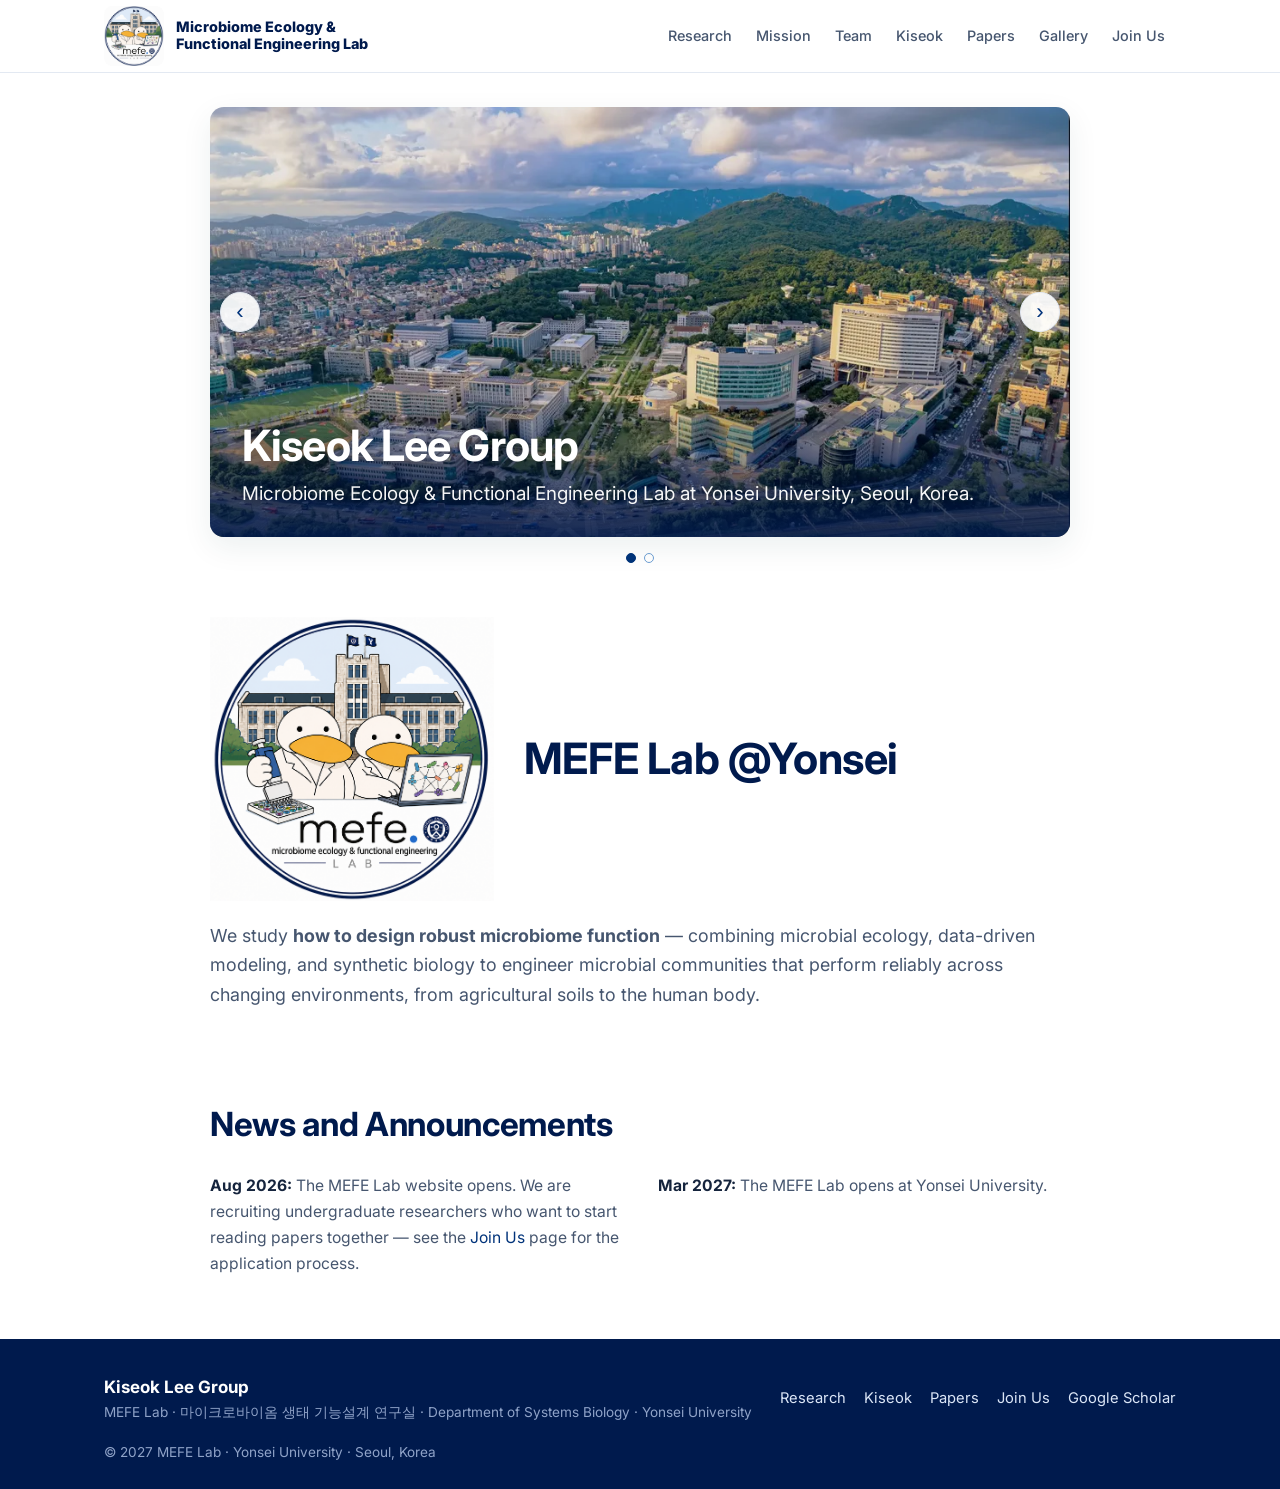
==== commit 376dff9a: "Add files via upload" ====
--- a/index.html
+++ b/index.html
@@ -72,7 +72,7 @@
         <div class="mefe-intro">
           <img class="mefe-logo" src="assets/Mefe_lab_duck_260815ver5.png" alt="MEFE Lab logo"
                onerror="this.style.display='none';" />
-          <h2>MEFE Lab</h2>
+          <h2>MEFE Lab @Yonsei</h2>
         </div>
         <p class="lead-text" style="margin:0;">
           We study <strong>how to design robust microbiome function</strong> — combining microbial
@@ -129,7 +129,7 @@
         track.style.transform = 'translateX(' + (-i * 100) + '%)';
         for (var d = 0; d < dots.length; d++) dots[d].classList.toggle('active', d === i);
       }
-      function start() { clearInterval(timer); timer = setInterval(function () { go(i + 1); }, 5000); }
+      function start() { clearInterval(timer); timer = setInterval(function () { go(i + 1); }, 30000); }
       for (var d = 0; d < dots.length; d++) {
         (function (idx) { dots[idx].addEventListener('click', function () { go(idx); start(); }); })(d);
       }
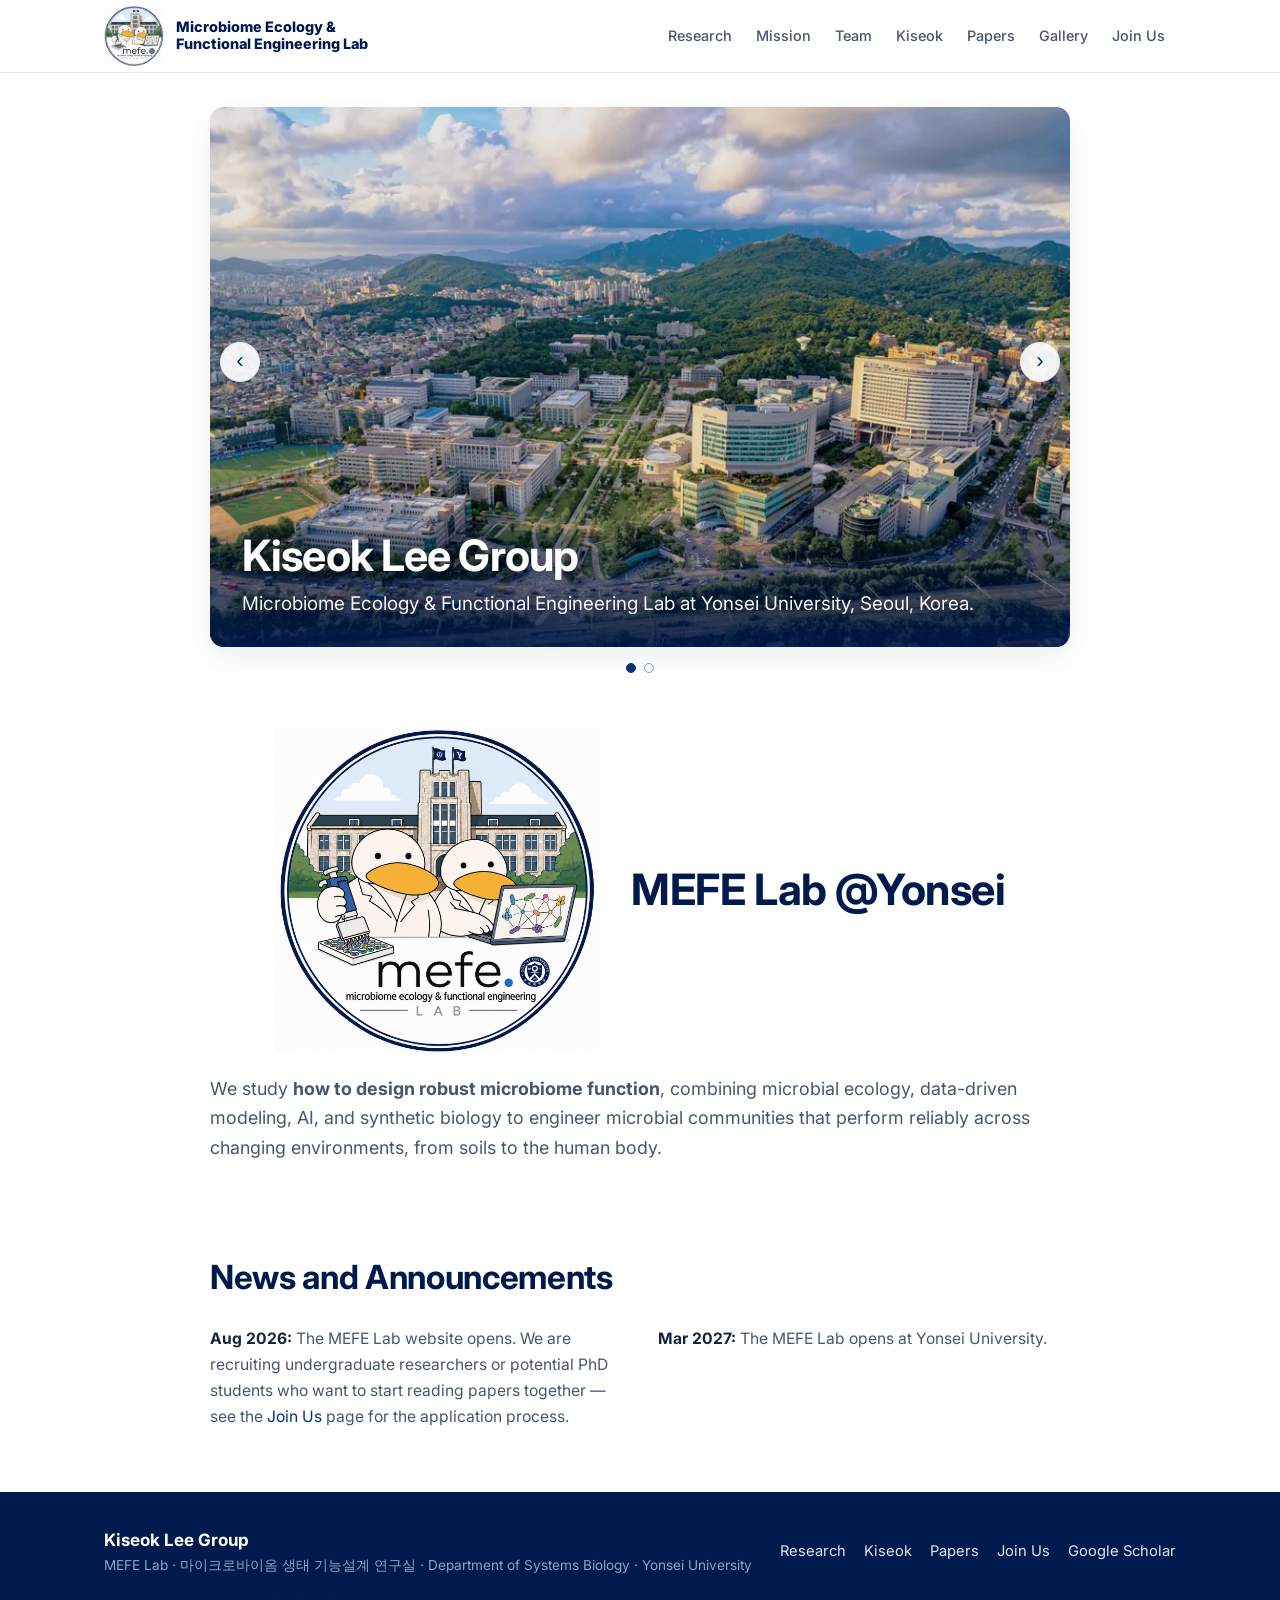
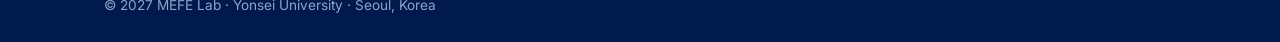
==== commit e1436949: "Add files via upload" ====
--- a/index.html
+++ b/index.html
@@ -75,9 +75,9 @@
           <h2>MEFE Lab @Yonsei</h2>
         </div>
         <p class="lead-text" style="margin:0;">
-          We study <strong>how to design robust microbiome function</strong> — combining microbial
-          ecology, data-driven modeling, and synthetic biology to engineer microbial communities that
-          perform reliably across changing environments, from agricultural soils to the human body.
+          We study <strong>how to design robust microbiome function</strong>, combining microbial
+          ecology, data-driven modeling, AI, and synthetic biology to engineer microbial communities that
+          perform reliably across changing environments, from soils to the human body.
         </p>
       </div>
     </div>
@@ -90,7 +90,7 @@
         <h2>News and Announcements</h2>
         <div class="news-grid">
           <div class="news-card">
-            <p><b>Aug 2026:</b> The MEFE Lab website opens. We are recruiting undergraduate researchers who want to start reading papers together — see the <a href="join.html">Join Us</a> page for the application process.</p>
+            <p><b>Aug 2026:</b> The MEFE Lab website opens. We are recruiting undergraduate researchers or potential PhD students who want to start reading papers together — see the <a href="join.html">Join Us</a> page for the application process.</p>
           </div>
           <div class="news-card">
             <p><b>Mar 2027:</b> The MEFE Lab opens at Yonsei University.</p>
--- a/assets/styles.css
+++ b/assets/styles.css
@@ -117,7 +117,7 @@
 .home-hero { padding: 34px 0 6px; background: var(--bg); }
 .home-wrap { max-width: 860px; margin: 0 auto; }   /* shared column so hero + text align */
 .hero-figure { position: relative; border-radius: var(--radius); overflow: hidden; box-shadow: var(--shadow); margin: 0; }
-.hero-figure img { width: 100%; height: clamp(280px, 40vw, 430px); object-fit: cover; display: block; }
+.hero-figure img { width: 100%; height: clamp(320px, 46vw, 540px); object-fit: cover; display: block; }
 .hero-figure .caption {
   position: absolute; left: 0; right: 0; bottom: 0; padding: 28px 32px; text-align: left;
   background: linear-gradient(to top, rgba(0,26,77,0.88), rgba(0,26,77,0.32) 58%, transparent);
@@ -141,8 +141,8 @@
 @media (max-width: 700px){ .news-grid { grid-template-columns: 1fr; gap: 26px; } }
 
 /* MEFE Lab intro: big logo + title, then description below */
-.mefe-intro { display: flex; align-items: center; gap: 30px; margin-bottom: 20px; }
-.mefe-logo { width: 33%; max-width: 300px; height: auto; flex: none; display: block; }
+.mefe-intro { display: flex; align-items: center; justify-content: center; gap: 30px; margin-bottom: 20px; }
+.mefe-logo { width: 38%; max-width: 340px; height: auto; flex: none; display: block; }
 .mefe-intro h2 { margin: 0; font-size: clamp(1.9rem, 3.6vw, 2.7rem); }
 @media (max-width: 640px){ .mefe-intro { gap: 18px; } .mefe-logo { width: 40%; } }
 
@@ -151,9 +151,9 @@
 .carousel-window { position: relative; overflow: hidden; border-radius: var(--radius); box-shadow: var(--shadow); }
 .carousel-track { display: flex; transition: transform 0.45s ease; }
 .carousel-slide { min-width: 100%; }
-.car-img { width: 100%; height: clamp(280px, 40vw, 430px); object-fit: cover; display: block; }
+.car-img { width: 100%; height: clamp(320px, 46vw, 540px); object-fit: cover; display: block; }
 .car-ph {
-  width: 100%; height: clamp(280px, 40vw, 430px); background: var(--bg-soft); color: var(--muted);
+  width: 100%; height: clamp(320px, 46vw, 540px); background: var(--bg-soft); color: var(--muted);
   display: grid; place-items: center; text-align: center; padding: 16px; font-size: 0.9rem;
   border: 2px dashed var(--teal-300);
 }
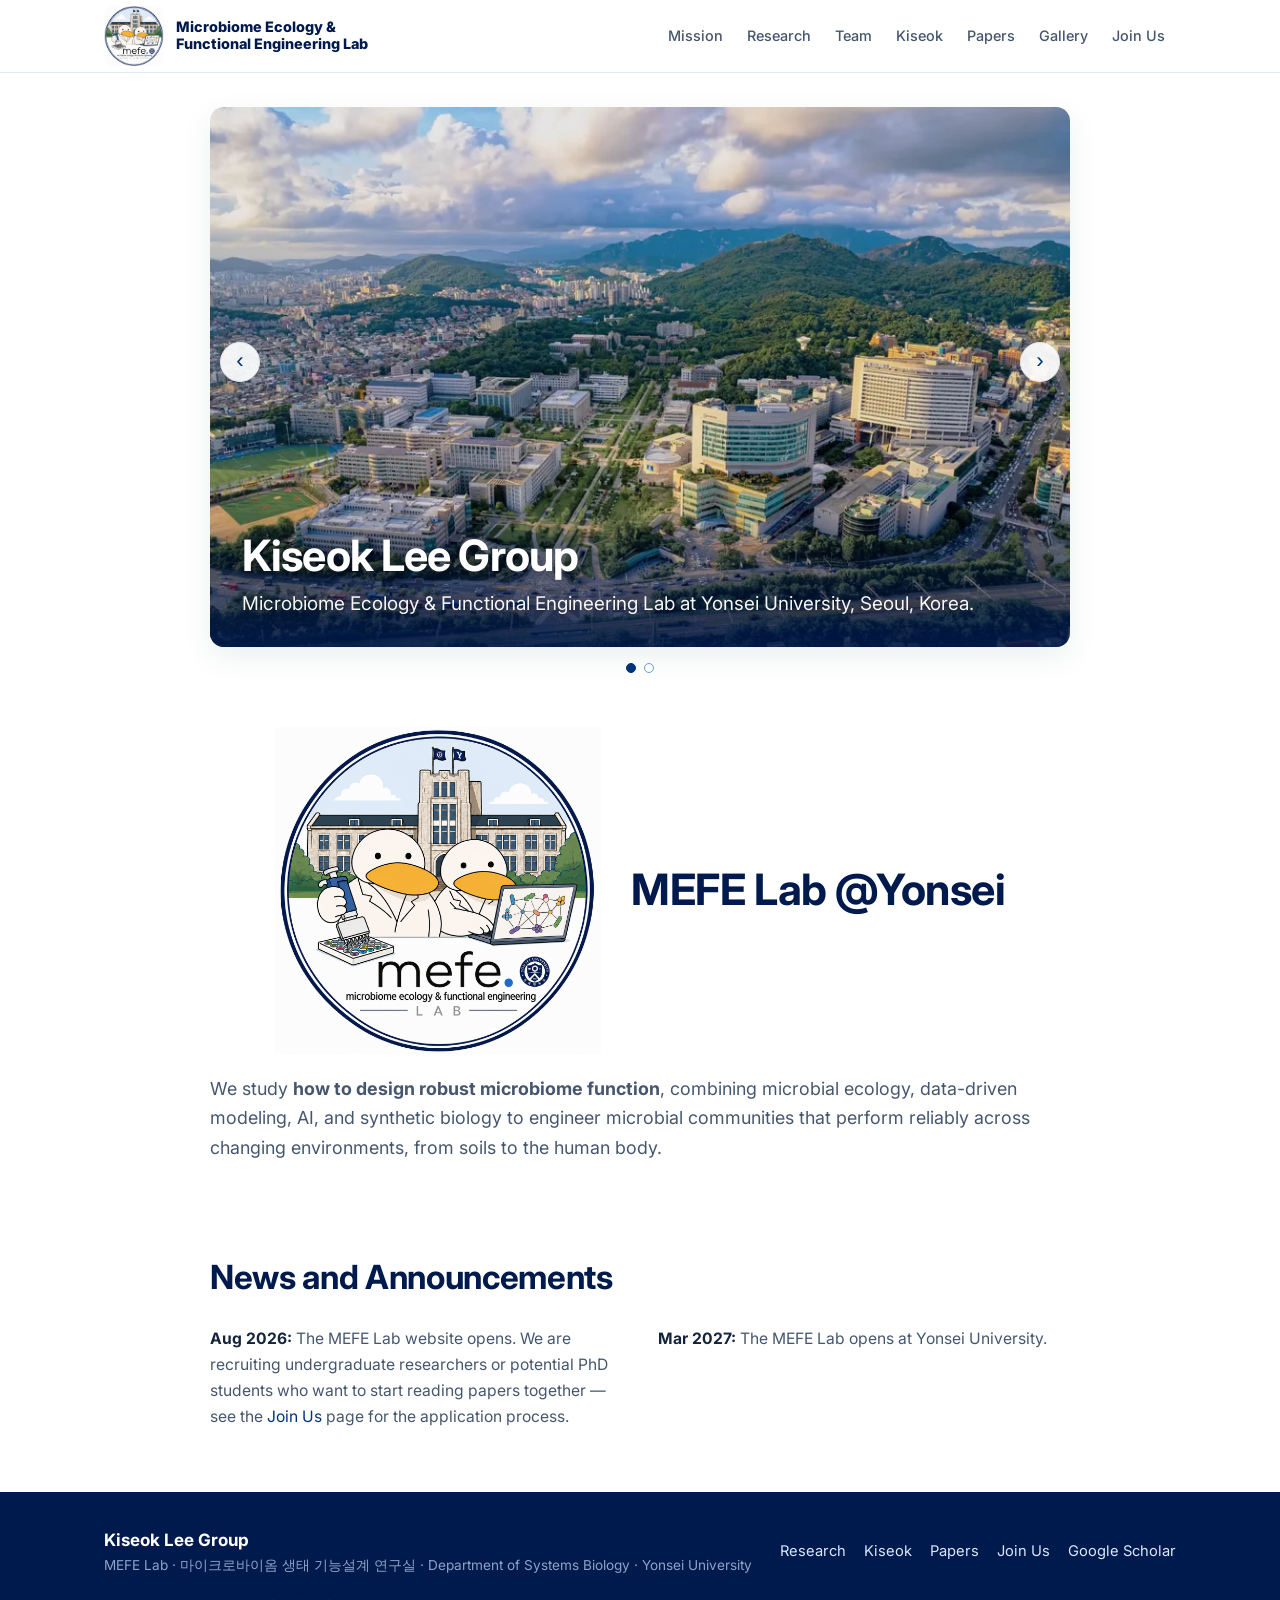
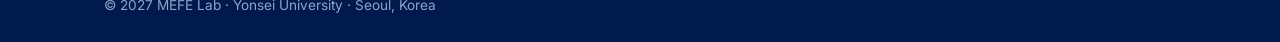
==== commit 3630f85c: "Add files via upload" ====
--- a/index.html
+++ b/index.html
@@ -21,8 +21,8 @@
         </a>
       </div>
       <nav class="nav-links">
+        <a href="mission.html">Mission</a>
         <a href="research.html">Research</a>
-        <a href="mission.html">Mission</a>
         <a href="team.html">Team</a>
         <a href="pi.html">Kiseok</a>
         <a href="papers.html">Papers</a>
